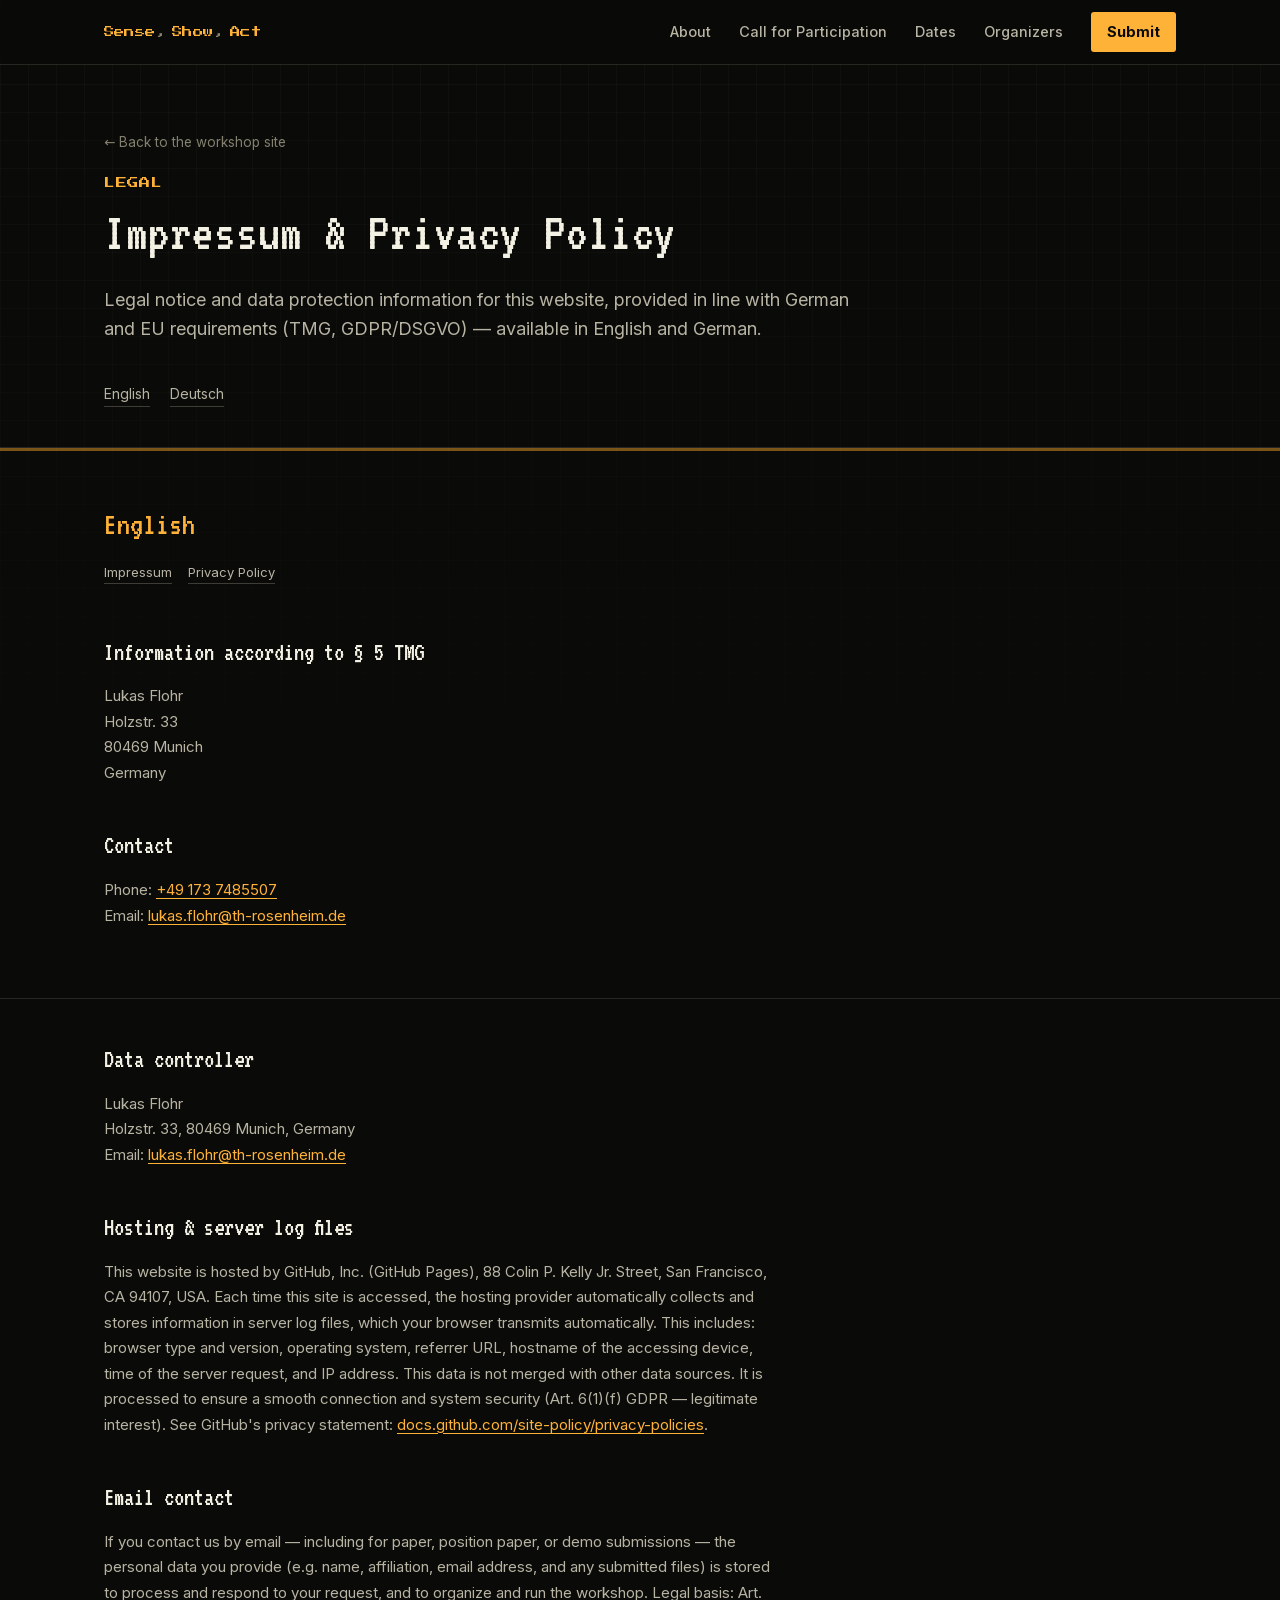
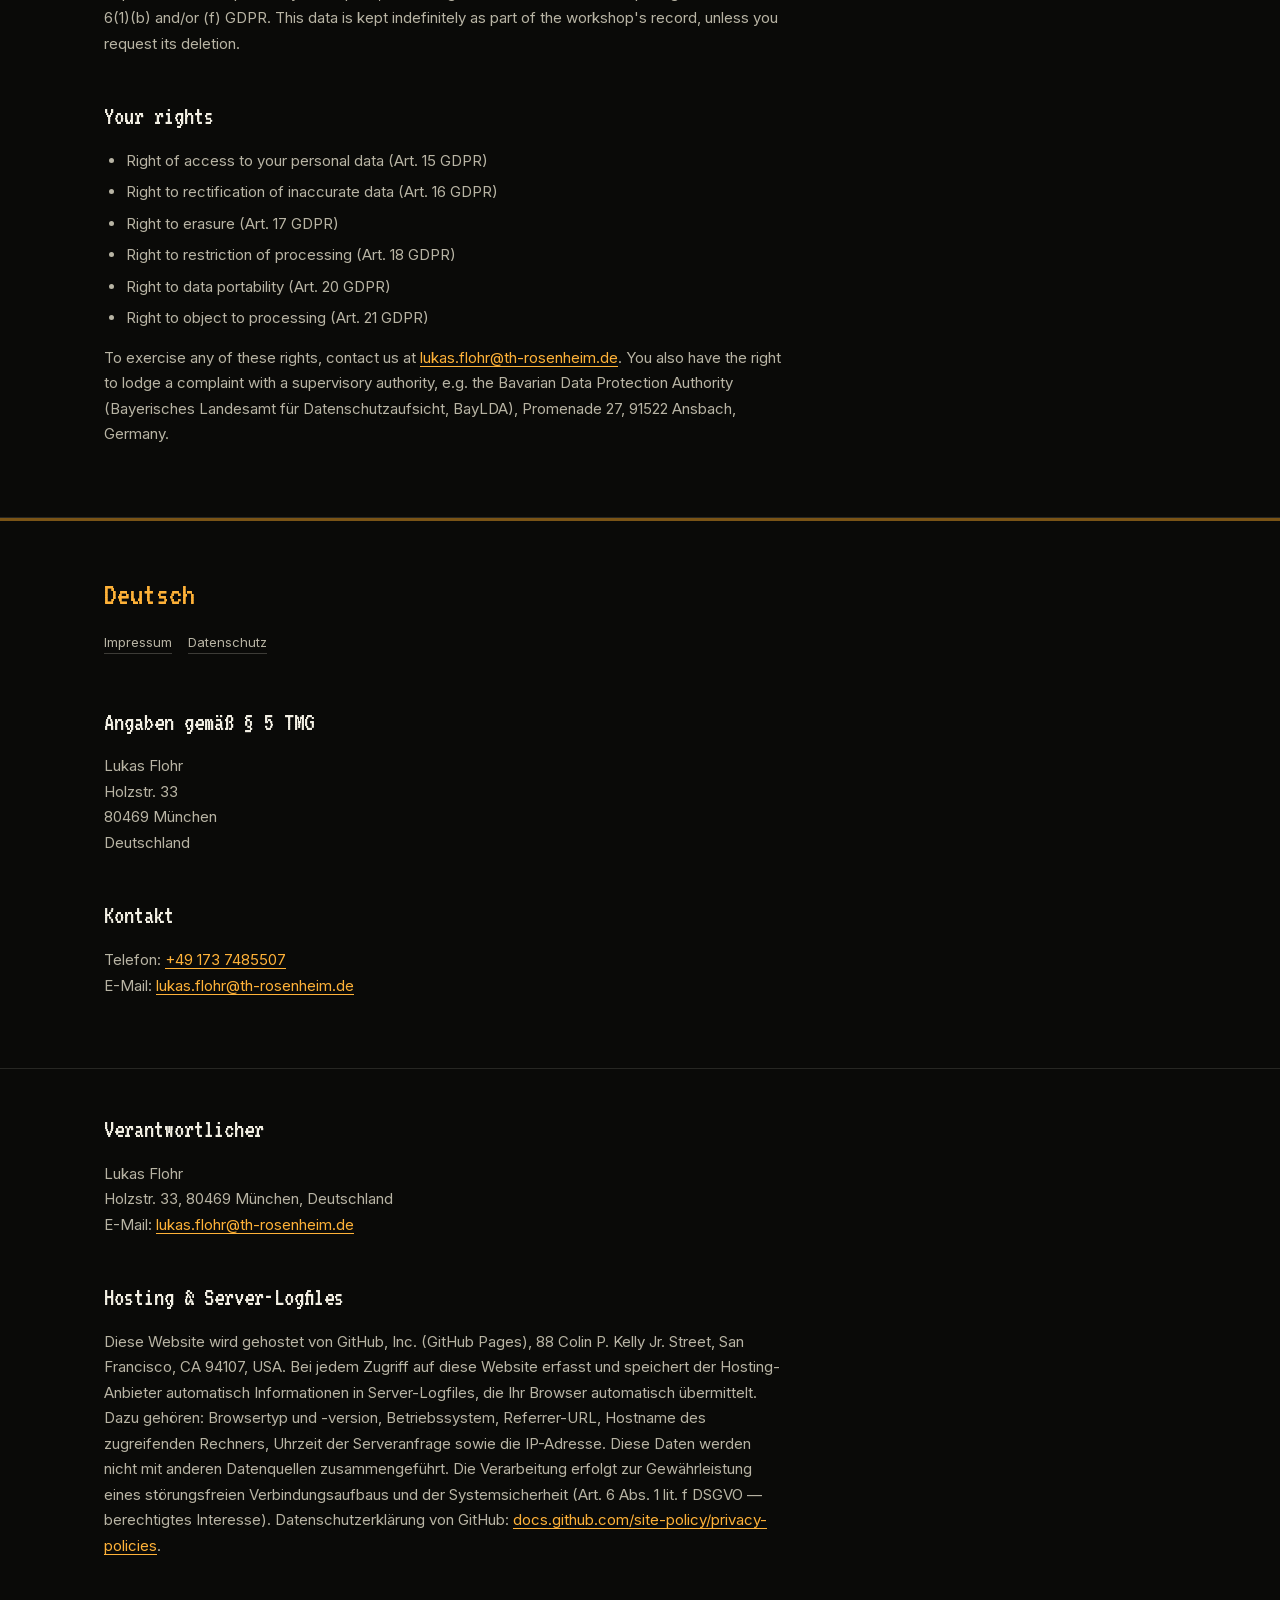
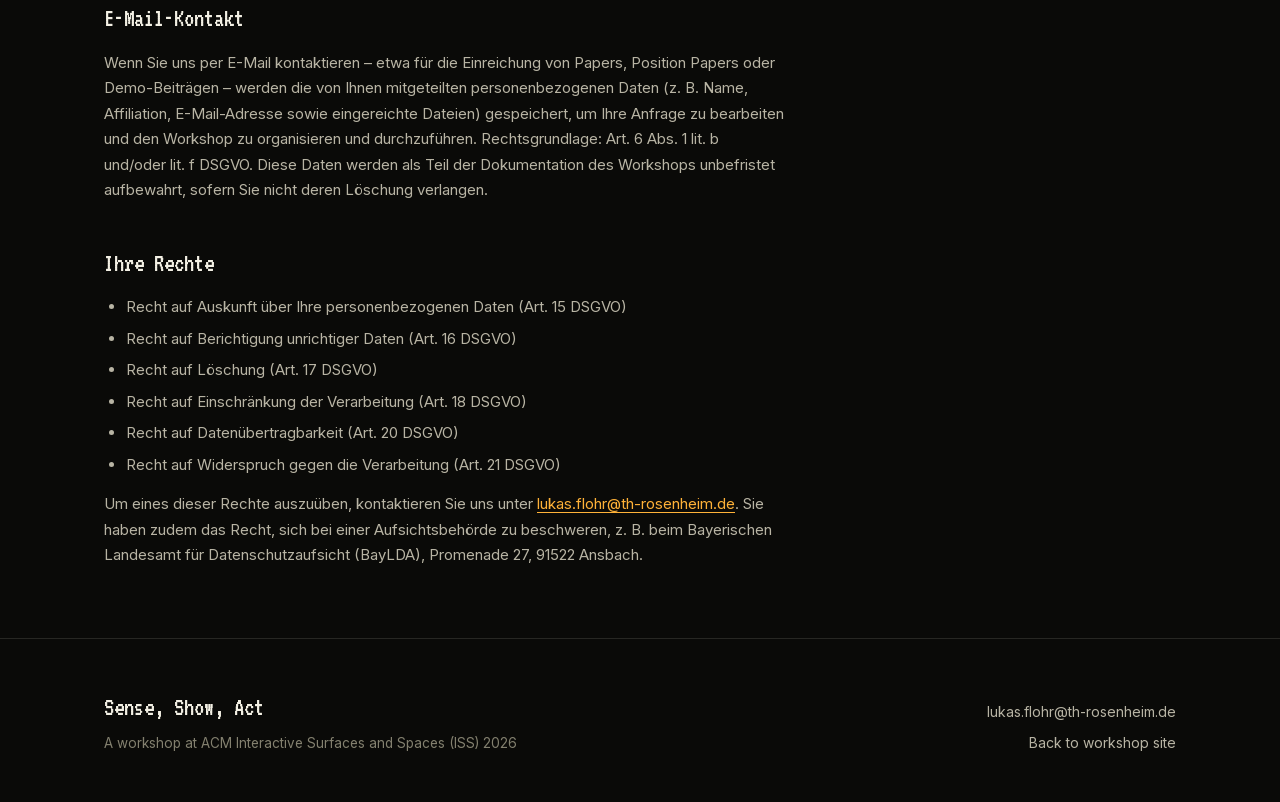
==== impressum.html @ 1254725c "Initial commit" ====
<!DOCTYPE html>
<html lang="en">
<head>
<meta charset="UTF-8">
<meta name="viewport" content="width=device-width, initial-scale=1.0">
<title>Impressum &amp; Privacy Policy — Sense, Show, Act</title>
<meta name="description" content="Legal notice (Impressum) and data privacy / protection information for the Sense, Show, Act workshop website.">
<meta name="robots" content="noindex">
<link rel="icon" href="data:image/svg+xml,<svg xmlns=%22http://www.w3.org/2000/svg%22 viewBox=%220 0 16 16%22><rect width=%2216%22 height=%2216%22 fill=%22%230a0a08%22/><rect x=%223%22 y=%223%22 width=%224%22 height=%224%22 fill=%22%23ffb238%22/><rect x=%229%22 y=%229%22 width=%224%22 height=%224%22 fill=%22%23ffb238%22/></svg>">
<link rel="stylesheet" href="fonts/fonts.css">
<link rel="stylesheet" href="styles.css">
</head>
<body>
<a class="skip-link" href="#main">Skip to content</a>

<header class="site-header">
  <div class="wrap header-inner">
    <a class="wordmark" href="index.html" aria-label="Sense, Show, Act — home">
      <span class="wordmark-px">Sense</span><span class="wordmark-dot">,</span>
      <span class="wordmark-px">Show</span><span class="wordmark-dot">,</span>
      <span class="wordmark-px">Act</span>
    </a>

    <button class="nav-toggle" id="navToggle" aria-expanded="false" aria-controls="primaryNav">
      <span class="nav-toggle-bar"></span>
      <span class="nav-toggle-bar"></span>
      <span class="nav-toggle-bar"></span>
      <span class="sr-only">Menu</span>
    </button>

    <nav class="primary-nav" id="primaryNav" aria-label="Primary">
      <a href="index.html#about">About</a>
      <a href="index.html#cfp">Call&nbsp;for&nbsp;Participation</a>
      <a href="index.html#dates">Dates</a>
      <a href="index.html#organizers">Organizers</a>
      <a class="nav-cta" href="index.html#cfp">Submit</a>
    </nav>
  </div>
</header>

<main id="main">

  <section class="legal-hero">
    <div class="wrap">
      <a class="legal-back" href="index.html">&larr; Back to the workshop site</a>
      <p class="eyebrow">Legal</p>
      <h1 class="section-title">Impressum &amp; Privacy Policy</h1>
      <p class="lede">Legal notice and data protection information for this website, provided in line with German and EU requirements (TMG, GDPR/DSGVO) &mdash; available in English and German.</p>
      <nav class="legal-jump" aria-label="Language">
        <a href="#lang-en">English</a>
        <a href="#lang-de">Deutsch</a>
      </nav>
    </div>
  </section>

  <!-- ============================================================ -->
  <!-- ENGLISH                                                       -->
  <!-- ============================================================ -->
  <section class="legal-lang" id="lang-en" lang="en">
    <div class="wrap">
      <p class="legal-lang-tag">English</p>
      <nav class="legal-jump legal-jump-sub" aria-label="Sections (English)">
        <a href="#impressum-en">Impressum</a>
        <a href="#privacy-en">Privacy Policy</a>
      </nav>
    </div>

    <!-- ---- Impressum (EN) ---- -->
    <div class="legal-section" id="impressum-en">
      <div class="wrap">
        <div class="legal-content">
          <h3>Information according to &sect; 5 TMG</h3>
          <address>
            <p>
              Lukas Flohr<br>
              Holzstr. 33<br>
              80469 Munich<br>
              Germany
            </p>
          </address>

          <h3>Contact</h3>
          <p>
            Phone: <a href="tel:+491737485507">+49 173 7485507</a><br>
            Email: <a href="mailto:lukas.flohr@th-rosenheim.de">lukas.flohr@th-rosenheim.de</a>
          </p>
        </div>
      </div>
    </div>

    <!-- ---- Privacy Policy (EN) ---- -->
    <div class="legal-section" id="privacy-en">
      <div class="wrap">
        <div class="legal-content">
          <h3>Data controller</h3>
          <p>
            Lukas Flohr<br>
            Holzstr. 33, 80469 Munich, Germany<br>
            Email: <a href="mailto:lukas.flohr@th-rosenheim.de">lukas.flohr@th-rosenheim.de</a>
          </p>

          <h3>Hosting &amp; server log files</h3>
          <p>This website is hosted by GitHub, Inc. (GitHub Pages), 88 Colin P. Kelly Jr. Street, San Francisco, CA 94107, USA. Each time this site is accessed, the hosting provider automatically collects and stores information in server log files, which your browser transmits automatically. This includes: browser type and version, operating system, referrer URL, hostname of the accessing device, time of the server request, and IP address. This data is not merged with other data sources. It is processed to ensure a smooth connection and system security (Art. 6(1)(f) GDPR &mdash; legitimate interest). See GitHub's privacy statement: <a href="https://docs.github.com/site-policy/privacy-policies/github-general-privacy-statement" target="_blank" rel="noopener">docs.github.com/site-policy/privacy-policies</a>.</p>

          <h3>Email contact</h3>
          <p>If you contact us by email &mdash; including for paper, position paper, or demo submissions &mdash; the personal data you provide (e.g. name, affiliation, email address, and any submitted files) is stored to process and respond to your request, and to organize and run the workshop. Legal basis: Art. 6(1)(b) and/or (f) GDPR. This data is kept indefinitely as part of the workshop's record, unless you request its deletion.</p>

          <h3>Your rights</h3>
          <ul>
            <li>Right of access to your personal data (Art. 15 GDPR)</li>
            <li>Right to rectification of inaccurate data (Art. 16 GDPR)</li>
            <li>Right to erasure (Art. 17 GDPR)</li>
            <li>Right to restriction of processing (Art. 18 GDPR)</li>
            <li>Right to data portability (Art. 20 GDPR)</li>
            <li>Right to object to processing (Art. 21 GDPR)</li>
          </ul>
          <p>To exercise any of these rights, contact us at <a href="mailto:lukas.flohr@th-rosenheim.de">lukas.flohr@th-rosenheim.de</a>. You also have the right to lodge a complaint with a supervisory authority, e.g. the Bavarian Data Protection Authority (Bayerisches Landesamt f&uuml;r Datenschutzaufsicht, BayLDA), Promenade 27, 91522 Ansbach, Germany.</p>
        </div>
      </div>
    </div>
  </section>

  <!-- ============================================================ -->
  <!-- DEUTSCH                                                       -->
  <!-- ============================================================ -->
  <section class="legal-lang" id="lang-de" lang="de">
    <div class="wrap">
      <p class="legal-lang-tag">Deutsch</p>
      <nav class="legal-jump legal-jump-sub" aria-label="Abschnitte (Deutsch)">
        <a href="#impressum-de">Impressum</a>
        <a href="#privacy-de">Datenschutz</a>
      </nav>
    </div>

    <!-- ---- Impressum (DE) ---- -->
    <div class="legal-section" id="impressum-de">
      <div class="wrap">
        <div class="legal-content">
          <h3>Angaben gem&auml;&szlig; &sect; 5 TMG</h3>
          <address>
            <p>
              Lukas Flohr<br>
              Holzstr. 33<br>
              80469 M&uuml;nchen<br>
              Deutschland
            </p>
          </address>

          <h3>Kontakt</h3>
          <p>
            Telefon: <a href="tel:+491737485507">+49 173 7485507</a><br>
            E-Mail: <a href="mailto:lukas.flohr@th-rosenheim.de">lukas.flohr@th-rosenheim.de</a>
          </p>
        </div>
      </div>
    </div>

    <!-- ---- Datenschutz (DE) ---- -->
    <div class="legal-section" id="privacy-de">
      <div class="wrap">
        <div class="legal-content">
          <h3>Verantwortlicher</h3>
          <p>
            Lukas Flohr<br>
            Holzstr. 33, 80469 M&uuml;nchen, Deutschland<br>
            E-Mail: <a href="mailto:lukas.flohr@th-rosenheim.de">lukas.flohr@th-rosenheim.de</a>
          </p>

          <h3>Hosting &amp; Server-Logfiles</h3>
          <p>Diese Website wird gehostet von GitHub, Inc. (GitHub Pages), 88 Colin P. Kelly Jr. Street, San Francisco, CA 94107, USA. Bei jedem Zugriff auf diese Website erfasst und speichert der Hosting-Anbieter automatisch Informationen in Server-Logfiles, die Ihr Browser automatisch &uuml;bermittelt. Dazu geh&ouml;ren: Browsertyp und -version, Betriebssystem, Referrer-URL, Hostname des zugreifenden Rechners, Uhrzeit der Serveranfrage sowie die IP-Adresse. Diese Daten werden nicht mit anderen Datenquellen zusammengef&uuml;hrt. Die Verarbeitung erfolgt zur Gew&auml;hrleistung eines st&ouml;rungsfreien Verbindungsaufbaus und der Systemsicherheit (Art. 6 Abs. 1 lit. f DSGVO &mdash; berechtigtes Interesse). Datenschutzerkl&auml;rung von GitHub: <a href="https://docs.github.com/site-policy/privacy-policies/github-general-privacy-statement" target="_blank" rel="noopener">docs.github.com/site-policy/privacy-policies</a>.</p>

          <h3>E-Mail-Kontakt</h3>
          <p>Wenn Sie uns per E-Mail kontaktieren &ndash; etwa f&uuml;r die Einreichung von Papers, Position Papers oder Demo-Beitr&auml;gen &ndash; werden die von Ihnen mitgeteilten personenbezogenen Daten (z. B. Name, Affiliation, E-Mail-Adresse sowie eingereichte Dateien) gespeichert, um Ihre Anfrage zu bearbeiten und den Workshop zu organisieren und durchzuf&uuml;hren. Rechtsgrundlage: Art. 6 Abs. 1 lit. b und/oder lit. f DSGVO. Diese Daten werden als Teil der Dokumentation des Workshops unbefristet aufbewahrt, sofern Sie nicht deren L&ouml;schung verlangen.</p>

          <h3>Ihre Rechte</h3>
          <ul>
            <li>Recht auf Auskunft &uuml;ber Ihre personenbezogenen Daten (Art. 15 DSGVO)</li>
            <li>Recht auf Berichtigung unrichtiger Daten (Art. 16 DSGVO)</li>
            <li>Recht auf L&ouml;schung (Art. 17 DSGVO)</li>
            <li>Recht auf Einschr&auml;nkung der Verarbeitung (Art. 18 DSGVO)</li>
            <li>Recht auf Daten&uuml;bertragbarkeit (Art. 20 DSGVO)</li>
            <li>Recht auf Widerspruch gegen die Verarbeitung (Art. 21 DSGVO)</li>
          </ul>
          <p>Um eines dieser Rechte auszu&uuml;ben, kontaktieren Sie uns unter <a href="mailto:lukas.flohr@th-rosenheim.de">lukas.flohr@th-rosenheim.de</a>. Sie haben zudem das Recht, sich bei einer Aufsichtsbeh&ouml;rde zu beschweren, z. B. beim Bayerischen Landesamt f&uuml;r Datenschutzaufsicht (BayLDA), Promenade 27, 91522 Ansbach.</p>
        </div>
      </div>
    </div>
  </section>

</main>

<footer class="site-footer">
  <div class="wrap footer-inner">
    <div class="footer-brand">
      <p class="footer-title">Sense, Show, Act</p>
      <p class="footer-sub">A workshop at ACM Interactive Surfaces and Spaces (ISS) 2026</p>
    </div>
    <div class="footer-contact">
      <a href="mailto:lukas.flohr@th-rosenheim.de">lukas.flohr@th-rosenheim.de</a>
      <a href="index.html">Back to workshop site</a>
    </div>
  </div>
</footer>

<script src="script.js"></script>
</body>
</html>
---- fonts/fonts.css ----
/* latin-ext */
@font-face {
  font-family: 'Inter';
  font-style: normal;
  font-weight: 400;
  font-display: swap;
  src: url(./UcC73FwrK3iLTeHuS_nVMrMxCp50SjIa25L7W0Q5n-wU.woff2) format('woff2');
  unicode-range: U+0100-02BA, U+02BD-02C5, U+02C7-02CC, U+02CE-02D7, U+02DD-02FF, U+0304, U+0308, U+0329, U+1D00-1DBF, U+1E00-1E9F, U+1EF2-1EFF, U+2020, U+20A0-20AB, U+20AD-20C0, U+2113, U+2C60-2C7F, U+A720-A7FF;
}
/* latin */
@font-face {
  font-family: 'Inter';
  font-style: normal;
  font-weight: 400;
  font-display: swap;
  src: url(./UcC73FwrK3iLTeHuS_nVMrMxCp50SjIa1ZL7W0Q5nw.woff2) format('woff2');
  unicode-range: U+0000-00FF, U+0131, U+0152-0153, U+02BB-02BC, U+02C6, U+02DA, U+02DC, U+0304, U+0308, U+0329, U+2000-206F, U+20AC, U+2122, U+2191, U+2193, U+2212, U+2215, U+FEFF, U+FFFD;
}
/* latin-ext */
@font-face {
  font-family: 'Inter';
  font-style: normal;
  font-weight: 500;
  font-display: swap;
  src: url(./UcC73FwrK3iLTeHuS_nVMrMxCp50SjIa25L7W0Q5n-wU.woff2) format('woff2');
  unicode-range: U+0100-02BA, U+02BD-02C5, U+02C7-02CC, U+02CE-02D7, U+02DD-02FF, U+0304, U+0308, U+0329, U+1D00-1DBF, U+1E00-1E9F, U+1EF2-1EFF, U+2020, U+20A0-20AB, U+20AD-20C0, U+2113, U+2C60-2C7F, U+A720-A7FF;
}
/* latin */
@font-face {
  font-family: 'Inter';
  font-style: normal;
  font-weight: 500;
  font-display: swap;
  src: url(./UcC73FwrK3iLTeHuS_nVMrMxCp50SjIa1ZL7W0Q5nw.woff2) format('woff2');
  unicode-range: U+0000-00FF, U+0131, U+0152-0153, U+02BB-02BC, U+02C6, U+02DA, U+02DC, U+0304, U+0308, U+0329, U+2000-206F, U+20AC, U+2122, U+2191, U+2193, U+2212, U+2215, U+FEFF, U+FFFD;
}
/* latin-ext */
@font-face {
  font-family: 'Inter';
  font-style: normal;
  font-weight: 600;
  font-display: swap;
  src: url(./UcC73FwrK3iLTeHuS_nVMrMxCp50SjIa25L7W0Q5n-wU.woff2) format('woff2');
  unicode-range: U+0100-02BA, U+02BD-02C5, U+02C7-02CC, U+02CE-02D7, U+02DD-02FF, U+0304, U+0308, U+0329, U+1D00-1DBF, U+1E00-1E9F, U+1EF2-1EFF, U+2020, U+20A0-20AB, U+20AD-20C0, U+2113, U+2C60-2C7F, U+A720-A7FF;
}
/* latin */
@font-face {
  font-family: 'Inter';
  font-style: normal;
  font-weight: 600;
  font-display: swap;
  src: url(./UcC73FwrK3iLTeHuS_nVMrMxCp50SjIa1ZL7W0Q5nw.woff2) format('woff2');
  unicode-range: U+0000-00FF, U+0131, U+0152-0153, U+02BB-02BC, U+02C6, U+02DA, U+02DC, U+0304, U+0308, U+0329, U+2000-206F, U+20AC, U+2122, U+2191, U+2193, U+2212, U+2215, U+FEFF, U+FFFD;
}
/* latin-ext */
@font-face {
  font-family: 'Inter';
  font-style: normal;
  font-weight: 700;
  font-display: swap;
  src: url(./UcC73FwrK3iLTeHuS_nVMrMxCp50SjIa25L7W0Q5n-wU.woff2) format('woff2');
  unicode-range: U+0100-02BA, U+02BD-02C5, U+02C7-02CC, U+02CE-02D7, U+02DD-02FF, U+0304, U+0308, U+0329, U+1D00-1DBF, U+1E00-1E9F, U+1EF2-1EFF, U+2020, U+20A0-20AB, U+20AD-20C0, U+2113, U+2C60-2C7F, U+A720-A7FF;
}
/* latin */
@font-face {
  font-family: 'Inter';
  font-style: normal;
  font-weight: 700;
  font-display: swap;
  src: url(./UcC73FwrK3iLTeHuS_nVMrMxCp50SjIa1ZL7W0Q5nw.woff2) format('woff2');
  unicode-range: U+0000-00FF, U+0131, U+0152-0153, U+02BB-02BC, U+02C6, U+02DA, U+02DC, U+0304, U+0308, U+0329, U+2000-206F, U+20AC, U+2122, U+2191, U+2193, U+2212, U+2215, U+FEFF, U+FFFD;
}
/* latin-ext */
@font-face {
  font-family: 'Inter';
  font-style: normal;
  font-weight: 800;
  font-display: swap;
  src: url(./UcC73FwrK3iLTeHuS_nVMrMxCp50SjIa25L7W0Q5n-wU.woff2) format('woff2');
  unicode-range: U+0100-02BA, U+02BD-02C5, U+02C7-02CC, U+02CE-02D7, U+02DD-02FF, U+0304, U+0308, U+0329, U+1D00-1DBF, U+1E00-1E9F, U+1EF2-1EFF, U+2020, U+20A0-20AB, U+20AD-20C0, U+2113, U+2C60-2C7F, U+A720-A7FF;
}
/* latin */
@font-face {
  font-family: 'Inter';
  font-style: normal;
  font-weight: 800;
  font-display: swap;
  src: url(./UcC73FwrK3iLTeHuS_nVMrMxCp50SjIa1ZL7W0Q5nw.woff2) format('woff2');
  unicode-range: U+0000-00FF, U+0131, U+0152-0153, U+02BB-02BC, U+02C6, U+02DA, U+02DC, U+0304, U+0308, U+0329, U+2000-206F, U+20AC, U+2122, U+2191, U+2193, U+2212, U+2215, U+FEFF, U+FFFD;
}
/* latin-ext */
@font-face {
  font-family: 'Press Start 2P';
  font-style: normal;
  font-weight: 400;
  font-display: swap;
  src: url(./e3t4euO8T-267oIAQAu6jDQyK3nbivNm4I81PZQ.woff2) format('woff2');
  unicode-range: U+0100-02BA, U+02BD-02C5, U+02C7-02CC, U+02CE-02D7, U+02DD-02FF, U+0304, U+0308, U+0329, U+1D00-1DBF, U+1E00-1E9F, U+1EF2-1EFF, U+2020, U+20A0-20AB, U+20AD-20C0, U+2113, U+2C60-2C7F, U+A720-A7FF;
}
/* latin */
@font-face {
  font-family: 'Press Start 2P';
  font-style: normal;
  font-weight: 400;
  font-display: swap;
  src: url(./e3t4euO8T-267oIAQAu6jDQyK3nVivNm4I81.woff2) format('woff2');
  unicode-range: U+0000-00FF, U+0131, U+0152-0153, U+02BB-02BC, U+02C6, U+02DA, U+02DC, U+0304, U+0308, U+0329, U+2000-206F, U+20AC, U+2122, U+2191, U+2193, U+2212, U+2215, U+FEFF, U+FFFD;
}
/* latin-ext */
@font-face {
  font-family: 'VT323';
  font-style: normal;
  font-weight: 400;
  font-display: swap;
  src: url(./pxiKyp0ihIEF2isRFJXUdVNFKPY.woff2) format('woff2');
  unicode-range: U+0100-02BA, U+02BD-02C5, U+02C7-02CC, U+02CE-02D7, U+02DD-02FF, U+0304, U+0308, U+0329, U+1D00-1DBF, U+1E00-1E9F, U+1EF2-1EFF, U+2020, U+20A0-20AB, U+20AD-20C0, U+2113, U+2C60-2C7F, U+A720-A7FF;
}
/* latin */
@font-face {
  font-family: 'VT323';
  font-style: normal;
  font-weight: 400;
  font-display: swap;
  src: url(./pxiKyp0ihIEF2isfFJXUdVNF.woff2) format('woff2');
  unicode-range: U+0000-00FF, U+0131, U+0152-0153, U+02BB-02BC, U+02C6, U+02DA, U+02DC, U+0304, U+0308, U+0329, U+2000-206F, U+20AC, U+2122, U+2191, U+2193, U+2212, U+2215, U+FEFF, U+FFFD;
}
---- styles.css ----
/* ============================================================
   Sense, Show, Act — ACM ISS 2026 Workshop
   Terminal-minimal theme: near-black base, amber accent,
   pixel-grid texture, VT323 / Press Start 2P display type.
   ============================================================ */

:root {
  --bg: #0a0a08;
  --bg-alt: #121309;
  --panel: #16170f;
  --panel-2: #1c1d13;
  --border: rgba(244, 240, 224, 0.12);
  --border-strong: rgba(244, 240, 224, 0.22);

  --fg: #f3f0e4;
  --fg-muted: #b8b4a4;
  --fg-faint: #83806f;

  --accent: #ffb238;
  --accent-soft: #7a5416;
  --accent-contrast: #0a0a08;
  --accent-contrast-muted: #3a2c0f;

  --font-display: 'VT323', ui-monospace, monospace;
  --font-pixel: 'Press Start 2P', ui-monospace, monospace;
  --font-body: 'Inter', system-ui, -apple-system, 'Segoe UI', sans-serif;

  --wrap: 1120px;
  --radius: 3px;
}

/* ---------- Reset ---------- */
*, *::before, *::after { box-sizing: border-box; }
html { scroll-behavior: smooth; }
@media (prefers-reduced-motion: reduce) {
  html { scroll-behavior: auto; }
  * { animation-duration: 0.01ms !important; transition-duration: 0.01ms !important; }
}

body {
  margin: 0;
  background: var(--bg);
  color: var(--fg);
  font-family: var(--font-body);
  font-size: 16px;
  line-height: 1.6;
  -webkit-font-smoothing: antialiased;
}

/* pixel-grid + scanline texture, fixed behind content */
body::before {
  content: "";
  position: fixed;
  inset: 0;
  z-index: 0;
  pointer-events: none;
  background-image:
    linear-gradient(rgba(244, 240, 224, 0.035) 1px, transparent 1px),
    linear-gradient(90deg, rgba(244, 240, 224, 0.035) 1px, transparent 1px);
  background-size: 28px 28px;
  mask-image: linear-gradient(to bottom, rgba(0,0,0,0.9), rgba(0,0,0,0.35) 60%, transparent 100%);
}

img { max-width: 100%; display: block; }
h1, h2, h3, h4 { margin: 0; }
p { margin: 0; }
ul, ol { margin: 0; padding: 0; list-style: none; }
a { color: inherit; text-decoration: none; }
button { font: inherit; color: inherit; background: none; border: 0; cursor: pointer; }
code { font-family: var(--font-display); }

.sr-only {
  position: absolute;
  width: 1px; height: 1px;
  padding: 0; margin: -1px;
  overflow: hidden;
  clip: rect(0,0,0,0);
  white-space: nowrap;
  border: 0;
}

.skip-link {
  position: absolute;
  left: 1rem; top: -3rem;
  background: var(--accent);
  color: var(--accent-contrast);
  padding: 0.6rem 1rem;
  border-radius: var(--radius);
  font-weight: 700;
  z-index: 100;
  transition: top 0.15s ease;
}
.skip-link:focus { top: 1rem; }

:focus-visible {
  outline: 2px solid var(--accent);
  outline-offset: 3px;
}

.wrap {
  max-width: var(--wrap);
  margin: 0 auto;
  padding: 0 24px;
  position: relative;
  z-index: 1;
}

/* ---------- Eyebrow / labels ---------- */
.eyebrow {
  font-family: var(--font-pixel);
  font-size: 11px;
  letter-spacing: 0.06em;
  text-transform: uppercase;
  color: var(--accent);
  margin-bottom: 14px;
}
.eyebrow-invert { color: var(--accent-contrast); }

/* ---------- Header / Nav ---------- */
.site-header {
  position: sticky;
  top: 0;
  z-index: 50;
  background: rgba(10, 10, 8, 0.86);
  backdrop-filter: blur(8px);
  border-bottom: 1px solid var(--border);
}

.header-inner {
  display: flex;
  align-items: center;
  justify-content: space-between;
  height: 64px;
}

.wordmark {
  display: inline-flex;
  align-items: baseline;
  gap: 0 5px;
  font-family: var(--font-pixel);
  font-size: clamp(8px, 2.4vw, 10px);
  letter-spacing: 0.02em;
  color: var(--fg);
  white-space: nowrap;
  flex: none;
}
.wordmark-px { color: var(--accent); }
.wordmark-dot { color: var(--fg-faint); margin-left: -3px; }

.primary-nav {
  display: flex;
  align-items: center;
  gap: 28px;
  font-size: 14.5px;
  font-weight: 500;
}

.primary-nav a { color: var(--fg-muted); transition: color 0.15s ease; }
.primary-nav a:hover, .primary-nav a:focus-visible { color: var(--fg); }

.nav-cta {
  color: var(--accent-contrast) !important;
  background: var(--accent);
  padding: 8px 16px;
  border-radius: var(--radius);
  font-weight: 700;
}
.nav-cta:hover, .nav-cta:focus-visible {
  background: #ffc25c;
  color: var(--accent-contrast) !important;
}

.nav-toggle {
  display: none;
  flex-direction: column;
  justify-content: center;
  gap: 5px;
  width: 40px; height: 40px;
  border: 1px solid var(--border);
  border-radius: var(--radius);
}
.nav-toggle-bar {
  width: 18px; height: 2px;
  background: var(--fg);
  margin: 0 auto;
}

/* ---------- Buttons ---------- */
.btn {
  display: inline-flex;
  align-items: center;
  justify-content: center;
  padding: 13px 22px;
  border-radius: var(--radius);
  font-weight: 700;
  font-size: 15px;
  border: 1px solid transparent;
  transition: transform 0.12s ease, background 0.15s ease, border-color 0.15s ease;
}
.btn:hover { transform: translateY(-1px); }

.btn-primary {
  background: var(--accent);
  color: var(--accent-contrast);
}
.btn-primary:hover, .btn-primary:focus-visible { background: #ffc25c; }

.btn-ghost {
  border-color: var(--border-strong);
  color: var(--fg);
}
.btn-ghost:hover, .btn-ghost:focus-visible { border-color: var(--accent); color: var(--accent); }

/* ---------- Hero ---------- */
.hero {
  position: relative;
  overflow: hidden;
  padding: 96px 0 88px;
  border-bottom: 1px solid var(--border);
}

.hero-photo {
  position: absolute;
  inset: 0;
  z-index: 0;
  pointer-events: none;
  mask-image: radial-gradient(ellipse 90% 70% at 100% 100%, black 0%, black 35%, transparent 72%);
  -webkit-mask-image: radial-gradient(ellipse 90% 70% at 100% 100%, black 0%, black 35%, transparent 72%);
}
.hero-photo img {
  width: 100%;
  height: 100%;
  object-fit: contain;
  object-position: 100% 100%;
  filter: grayscale(0.2) sepia(0.45) saturate(2) hue-rotate(-14deg) brightness(0.8) contrast(1.1);
  opacity: 0.45;
}

@media (min-width: 860px) {
  .hero-photo {
    mask-image: linear-gradient(100deg, transparent 0%, transparent 18%, rgba(0, 0, 0, 0.55) 42%, black 62%);
    -webkit-mask-image: linear-gradient(100deg, transparent 0%, transparent 18%, rgba(0, 0, 0, 0.55) 42%, black 62%);
  }
  .hero-photo img {
    object-position: 88% 48%;
    opacity: 0.5;
  }
}

.hero-title {
  font-family: var(--font-display);
  font-weight: 400;
  font-size: clamp(56px, 11vw, 116px);
  line-height: 0.98;
  color: var(--fg);
  margin: 0 0 18px;
  letter-spacing: 0.01em;
}

.hero-subtitle {
  font-size: clamp(18px, 2.6vw, 24px);
  font-weight: 500;
  color: var(--fg-muted);
  max-width: 46ch;
  margin-bottom: 22px;
}

.hero-meta {
  font-size: 14.5px;
  color: var(--fg-faint);
  margin-bottom: 40px;
}

.placeholder-inline {
  display: inline-block;
  color: var(--accent);
  border: 1px dashed var(--accent-soft);
  padding: 1px 6px;
  border-radius: var(--radius);
  overflow-wrap: anywhere;
  word-break: break-word;
  max-width: 100%;
}

.hero-cta {
  display: flex;
  flex-wrap: wrap;
  gap: 14px;
}

/* ---------- Section shell ---------- */
.section {
  padding: 88px 0;
  border-bottom: 1px solid var(--border);
}

.section-title {
  font-family: var(--font-display);
  font-weight: 400;
  font-size: clamp(36px, 5.5vw, 54px);
  line-height: 1.05;
  margin-bottom: 24px;
}

.lede {
  font-size: 18px;
  color: var(--fg-muted);
  max-width: 68ch;
  margin-bottom: 40px;
}
.lede-tight { margin-top: 40px; margin-bottom: 0; max-width: 62ch; }
.lede em { color: var(--fg); font-style: normal; font-weight: 600; }

/* ---------- Loop graphic ---------- */
.loop-block {
  display: grid;
  grid-template-columns: minmax(280px, 460px) 1fr;
  gap: 48px;
  align-items: center;
  background: var(--panel);
  border: 1px solid var(--border);
  border-radius: var(--radius);
  padding: 32px;
  margin-bottom: 24px;
}

.loop-graphic img { width: 100%; height: auto; display: block; }

.loop-legend { display: flex; flex-direction: column; gap: 20px; }
.loop-legend li {
  font-size: 15.5px;
  color: var(--fg-muted);
  line-height: 1.55;
  padding-left: 16px;
  border-left: 2px solid var(--accent-soft);
}
.loop-key {
  display: block;
  font-family: var(--font-pixel);
  font-size: 11px;
  letter-spacing: 0.05em;
  color: var(--accent);
  margin-bottom: 6px;
}

/* ---------- Topic chips ---------- */
.topic-chips { margin-top: 32px; }
.topic-chips-label {
  font-size: 13.5px;
  color: var(--fg-faint);
  margin-bottom: 12px;
}
.chip-list {
  display: flex;
  flex-wrap: wrap;
  gap: 10px;
}
.chip-list li {
  font-size: 13.5px;
  color: var(--fg-muted);
  border: 1px solid var(--border-strong);
  border-radius: var(--radius);
  padding: 6px 12px;
}

/* ---------- Prototype figure ---------- */
.prototype-figure {
  margin: 48px 0 0;
  border: 1px solid var(--border);
  border-radius: var(--radius);
  overflow: hidden;
  background: var(--panel);
  max-width: 720px;
}
.prototype-figure img { width: 100%; height: auto; }
.prototype-figure figcaption {
  padding: 16px 20px;
  font-size: 14px;
  color: var(--fg-faint);
  border-top: 1px solid var(--border);
}

/* ---------- Goals ---------- */
.goals { margin-top: 56px; }
.goals-title {
  font-family: var(--font-pixel);
  font-size: 13px;
  letter-spacing: 0.05em;
  text-transform: uppercase;
  color: var(--fg-muted);
  margin-bottom: 22px;
}
.goals-list {
  display: grid;
  grid-template-columns: repeat(2, 1fr);
  gap: 18px;
}
.goals-list li {
  counter-increment: goal;
  position: relative;
  padding: 20px 20px 20px 54px;
  background: var(--panel);
  border: 1px solid var(--border);
  border-radius: var(--radius);
  font-size: 15.5px;
  color: var(--fg);
}
.goals-list { counter-reset: goal; }
.goals-list li::before {
  content: counter(goal);
  position: absolute;
  left: 18px; top: 18px;
  font-family: var(--font-display);
  font-size: 22px;
  color: var(--accent);
  line-height: 1;
}

/* ---------- CfP (focal, inverted) ---------- */
.cfp {
  background: var(--accent);
  color: var(--accent-contrast);
  border-bottom: 1px solid var(--accent-soft);
  position: relative;
}
.cfp::before {
  content: "";
  position: absolute;
  inset: 0;
  background-image: repeating-linear-gradient(
    to bottom,
    rgba(10,10,8,0.05) 0,
    rgba(10,10,8,0.05) 1px,
    transparent 1px,
    transparent 4px
  );
  pointer-events: none;
}

.cfp-title { color: var(--accent-contrast); }
.cfp-lede { color: var(--accent-contrast-muted); max-width: 62ch; }

.cfp-cards {
  display: grid;
  grid-template-columns: repeat(3, 1fr);
  gap: 18px;
  margin-bottom: 40px;
}
.cfp-card {
  background: rgba(10, 10, 8, 0.08);
  border: 1.5px solid rgba(10, 10, 8, 0.35);
  border-radius: var(--radius);
  padding: 22px;
}
.cfp-card-kicker {
  font-family: var(--font-pixel);
  font-size: 10px;
  letter-spacing: 0.06em;
  text-transform: uppercase;
  color: var(--accent-contrast-muted);
  margin-bottom: 12px;
}


.cfp-card h3 {
  font-size: 19px;
  font-weight: 800;
  margin-bottom: 10px;
}
.cfp-card p { font-size: 15px; color: var(--accent-contrast-muted); }

p.cfp-card-kicker {
  font-size: 10px;
}


.cfp-submit {
  display: flex;
  flex-wrap: wrap;
  align-items: center;
  gap: 18px;
  background: rgba(10,10,8,0.08);
  border: 1.5px solid rgba(10,10,8,0.35);
  border-radius: var(--radius);
  padding: 22px 24px;
  margin-bottom: 32px;
}
.cfp-submit-label {
  font-family: var(--font-pixel);
  font-size: 10px;
  letter-spacing: 0.06em;
  text-transform: uppercase;
  color: var(--accent-contrast-muted);
  margin-bottom: 6px;
}
.cfp-submit-text p:last-child { font-weight: 600; }

.email-chip {
  display: flex;
  align-items: center;
  gap: 12px;
  background: var(--bg);
  color: var(--fg);
  border: 1px dashed var(--fg-faint);
  border-radius: var(--radius);
  padding: 10px 14px;
  font-size: 16px;
  margin-left: auto;
  transition: border-color 0.15s ease;
}
.email-chip:hover, .email-chip:focus-visible { border-color: var(--accent); }
.email-chip code { color: var(--accent); font-size: 18px; }
.email-chip-action {
  font-family: var(--font-body);
  font-weight: 700;
  font-size: 12px;
  letter-spacing: 0.04em;
  text-transform: uppercase;
  color: var(--fg-faint);
  border-left: 1px solid var(--border);
  padding-left: 12px;
}

.cfp-footer {
  display: flex;
  flex-wrap: wrap;
  align-items: center;
  gap: 24px;
}
.deadline-badge {
  display: flex;
  flex-direction: column;
  background: var(--bg);
  color: var(--fg);
  border-radius: var(--radius);
  padding: 14px 22px;
  flex: none;
}
.deadline-badge-label {
  font-family: var(--font-pixel);
  font-size: 9.5px;
  letter-spacing: 0.05em;
  text-transform: uppercase;
  color: var(--accent);
  margin-bottom: 6px;
}
.deadline-badge-date {
  font-family: var(--font-display);
  font-size: 28px;
  line-height: 1;
}
.cfp-note {
  font-size: 14px;
  color: var(--accent-contrast-muted);
  max-width: 46ch;
}

/* ---------- Dates / Timeline ---------- */
.timeline {
  display: flex;
  flex-direction: column;
  border-top: 1px solid var(--border);
}
.timeline-item {
  display: flex;
  align-items: baseline;
  gap: 28px;
  padding: 18px 4px;
  border-bottom: 1px solid var(--border);
}
.timeline-date {
  font-family: var(--font-display);
  font-size: 22px;
  color: var(--fg-muted);
  width: 150px;
  flex: none;
}
.timeline-milestone {
  font-size: 16px;
  color: var(--fg);
}
.timeline-item-highlight {
  background: var(--panel);
  border-left: 3px solid var(--accent);
  border-bottom-color: var(--border-strong);
  padding-left: 18px;
  margin: -1px -18px;
}
.timeline-item-highlight .timeline-date { color: var(--accent); font-size: 26px; }
.timeline-item-highlight .timeline-milestone { font-weight: 700; }

/* ---------- Format strip ---------- */
.format-strip {
  background: var(--bg-alt);
  border-bottom: 1px solid var(--border);
  padding: 32px 0;
}
.format-strip-inner {
  display: grid;
  grid-template-columns: repeat(3, 1fr);
  gap: 20px;
}
.format-item {
  display: flex;
  align-items: center;
  gap: 12px;
  font-size: 14.5px;
  color: var(--fg-muted);
}
.format-icon {
  color: var(--accent);
  font-size: 14px;
  flex: none;
}

/* ---------- Organizers ---------- */
.organizer-grid {
  display: grid;
  grid-template-columns: repeat(3, 1fr);
  gap: 16px;
}
.organizer-card {
  padding: 20px;
  background: var(--panel);
  border: 1px solid var(--border);
  border-radius: var(--radius);
  border-top: 2px solid var(--accent-soft);
}
.organizer-name { font-weight: 700; font-size: 16px; margin-bottom: 6px; }
.organizer-affil { font-size: 13.5px; color: var(--fg-faint); }

/* ---------- Footer ---------- */
.site-footer { padding: 48px 0; }
.footer-inner {
  display: flex;
  flex-wrap: wrap;
  justify-content: space-between;
  align-items: flex-end;
  gap: 24px;
}
.footer-title {
  font-family: var(--font-display);
  font-size: 26px;
  color: var(--fg);
}
.footer-sub { font-size: 13.5px; color: var(--fg-faint); margin-top: 4px; }
.footer-contact { display: flex; flex-direction: column; gap: 8px; align-items: flex-end; text-align: right; }
.footer-contact a { font-size: 14px; color: var(--fg-muted); }
.footer-contact a:hover, .footer-contact a:focus-visible { color: var(--accent); }

.footer-legal { font-size: 13px; color: var(--fg-faint); margin-top: 10px; }
.footer-legal a { color: var(--fg-faint); text-decoration: underline; text-underline-offset: 3px; }
.footer-legal a:hover, .footer-legal a:focus-visible { color: var(--accent); }

/* ---------- Legal page (Impressum / Privacy) ---------- */
.legal-hero {
  padding: 64px 0 40px;
  border-bottom: 1px solid var(--border);
}
.legal-back {
  display: inline-block;
  font-size: 13.5px;
  color: var(--fg-faint);
  margin-bottom: 20px;
}
.legal-back:hover, .legal-back:focus-visible { color: var(--accent); }

.legal-jump {
  display: flex;
  gap: 20px;
  margin-top: 24px;
}
.legal-jump a {
  font-size: 14px;
  color: var(--fg-muted);
  border-bottom: 1px solid var(--border-strong);
}
.legal-jump a:hover, .legal-jump a:focus-visible { color: var(--accent); border-color: var(--accent); }

.legal-lang { border-top: 3px solid var(--accent-soft); }
.legal-lang > .wrap { padding-top: 48px; padding-bottom: 8px; }
.legal-lang-tag {
  font-family: var(--font-display);
  font-size: 32px;
  color: var(--accent);
  margin-bottom: 4px;
}
.legal-jump-sub { margin-top: 12px; gap: 16px; }
.legal-jump-sub a { font-size: 13px; }

.legal-section { padding: 40px 0 56px; border-bottom: 1px solid var(--border); }
.legal-content { max-width: 68ch; }
.legal-content h3 {
  font-family: var(--font-display);
  font-weight: 400;
  font-size: 26px;
  color: var(--fg);
  margin: 40px 0 10px;
}
.legal-content h3:first-child { margin-top: 0; }
.legal-content p {
  font-size: 15px;
  line-height: 1.7;
  color: var(--fg-muted);
  margin-bottom: 14px;
}
.legal-content address { font-style: normal; }
.legal-content a { color: var(--accent); text-decoration: underline; text-underline-offset: 3px; }
.legal-content strong { color: var(--fg); font-weight: 600; }
.legal-content ul { list-style: disc; padding-left: 22px; margin-bottom: 14px; }
.legal-content li { font-size: 15px; line-height: 1.7; color: var(--fg-muted); margin-bottom: 6px; }
.legal-note {
  font-size: 13.5px;
  color: var(--fg-faint);
  border-left: 2px solid var(--accent-soft);
  padding-left: 14px;
  margin: 24px 0;
}

/* ---------- Responsive ---------- */
@media (max-width: 860px) {
  .loop-block { grid-template-columns: 1fr; }
  .goals-list { grid-template-columns: 1fr; }
  .cfp-cards { grid-template-columns: 1fr; }
  .organizer-grid { grid-template-columns: repeat(2, 1fr); }
  .format-strip-inner { grid-template-columns: 1fr; }
}

@media (max-width: 720px) {
  .primary-nav {
    position: absolute;
    top: 64px; left: 0; right: 0;
    background: var(--bg);
    border-bottom: 1px solid var(--border);
    flex-direction: column;
    align-items: stretch;
    gap: 0;
    padding: 8px 24px 20px;
    display: none;
  }
  .primary-nav.is-open { display: flex; }
  .primary-nav a { padding: 12px 0; border-bottom: 1px solid var(--border); }
  .primary-nav a:last-child { border-bottom: none; }
  .nav-cta { text-align: center; margin-top: 12px; }
  .nav-toggle { display: flex; }

  .hero { padding: 64px 0 56px; }
  .section { padding: 64px 0; }

  .email-chip { margin-left: 0; width: 100%; }
  .email-chip code { word-break: break-all; }
  .cfp-submit { flex-direction: column; align-items: stretch; }

  .organizer-grid { grid-template-columns: 1fr; }

  .timeline-item { flex-direction: column; gap: 4px; }
  .timeline-date { width: auto; }

  .footer-inner { flex-direction: column; align-items: flex-start; }
  .footer-contact { align-items: flex-start; text-align: left; }
}
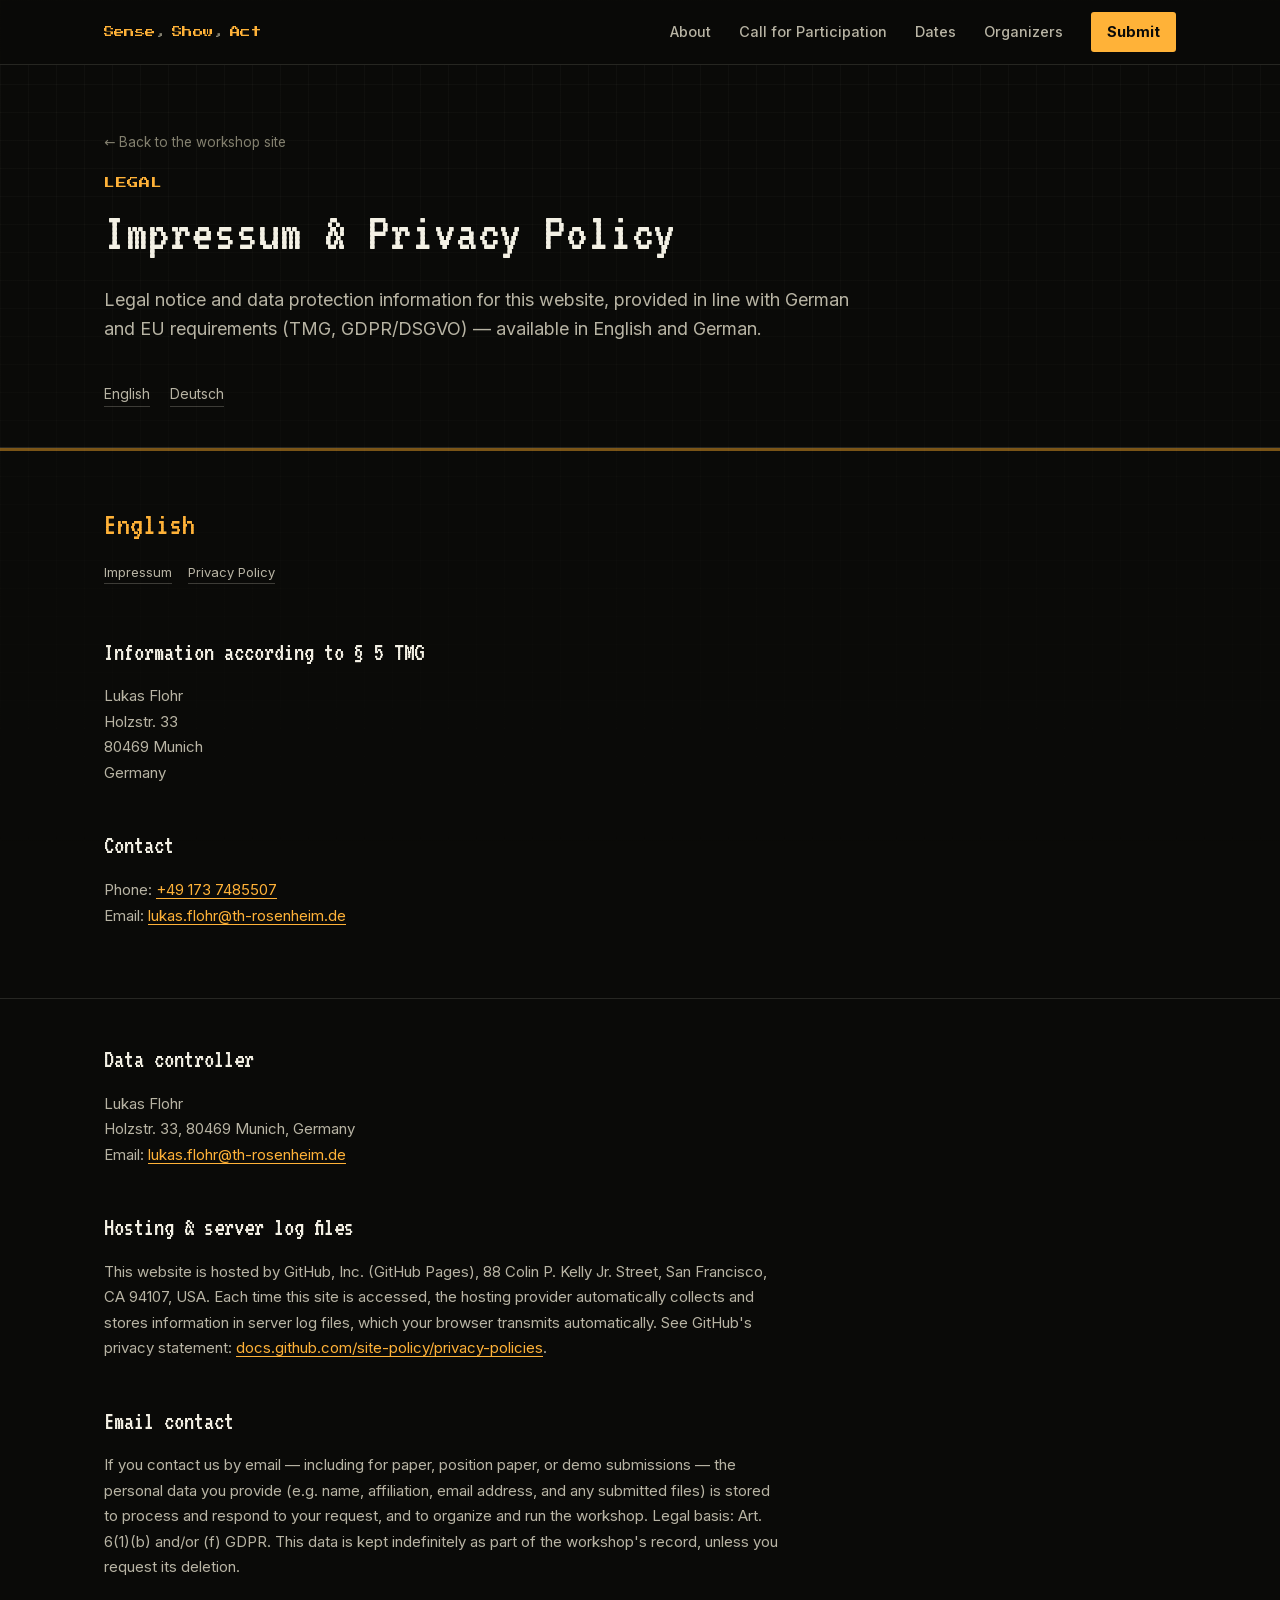
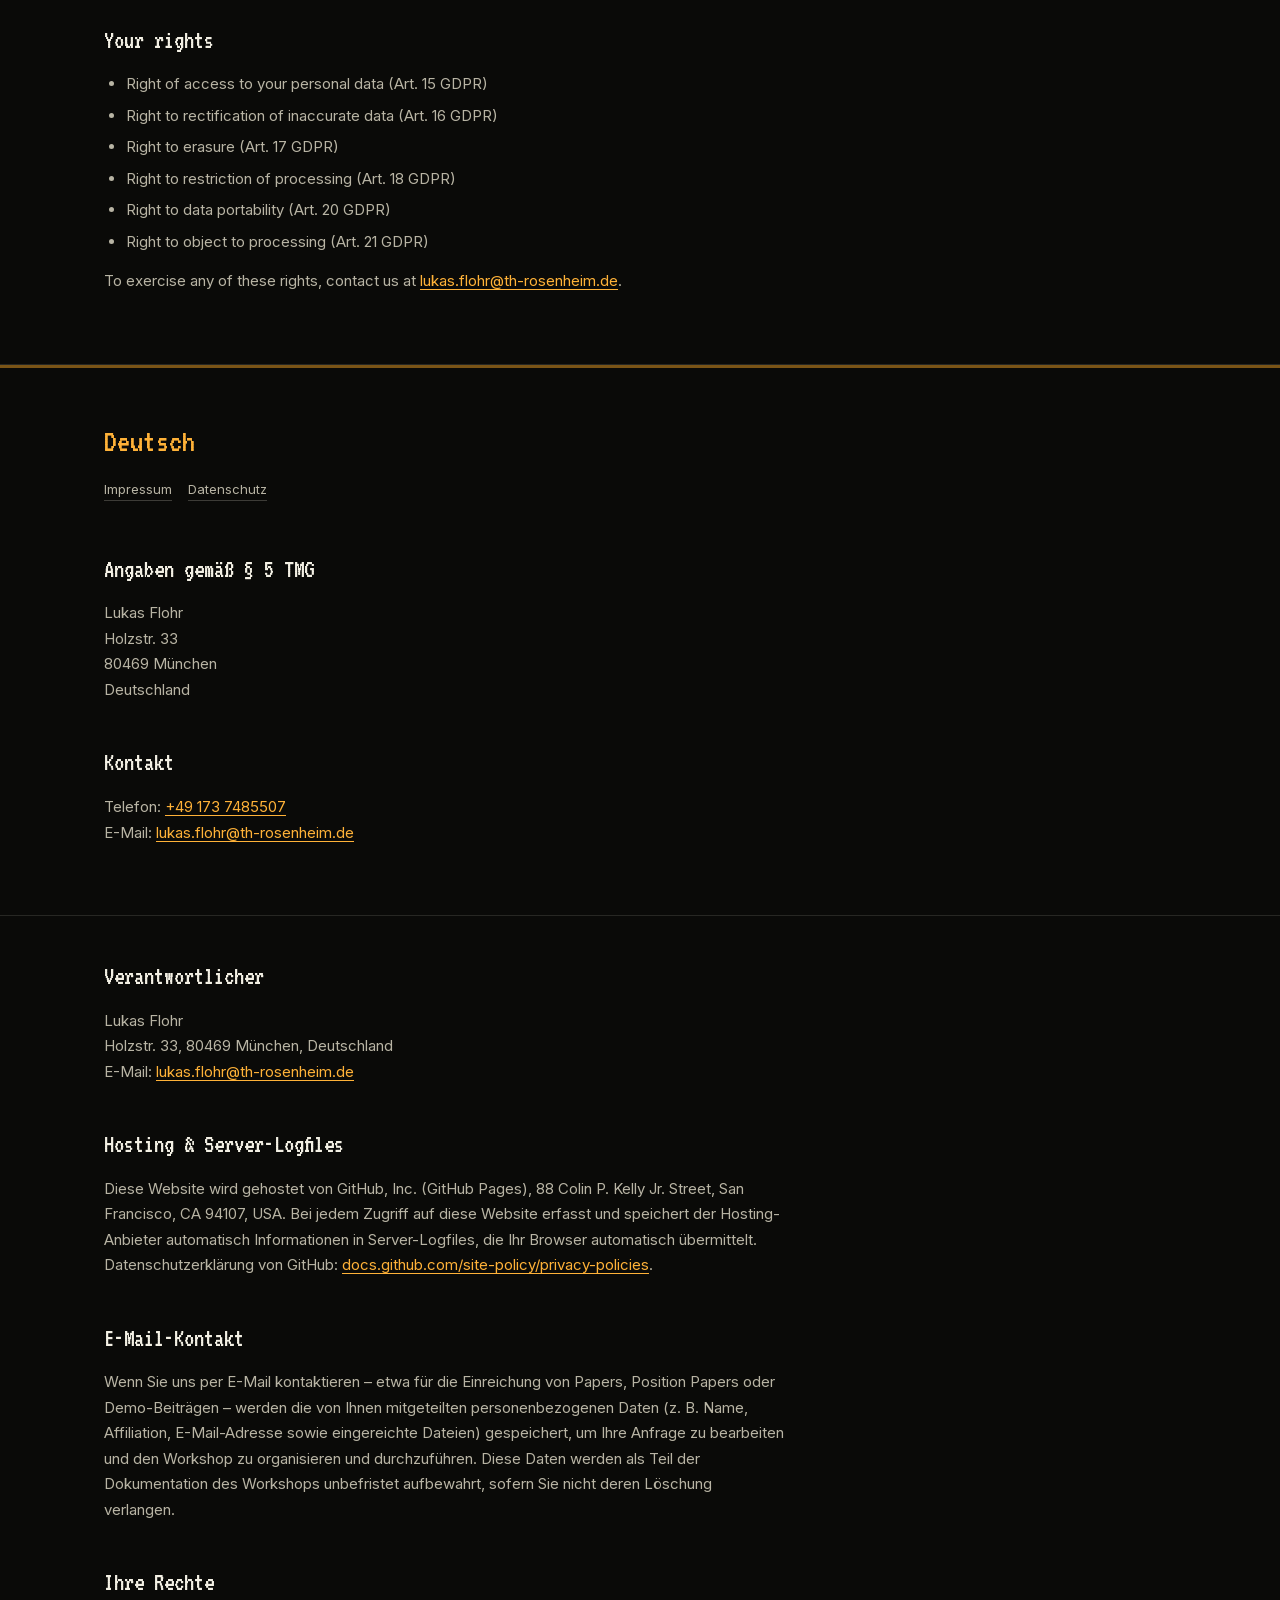
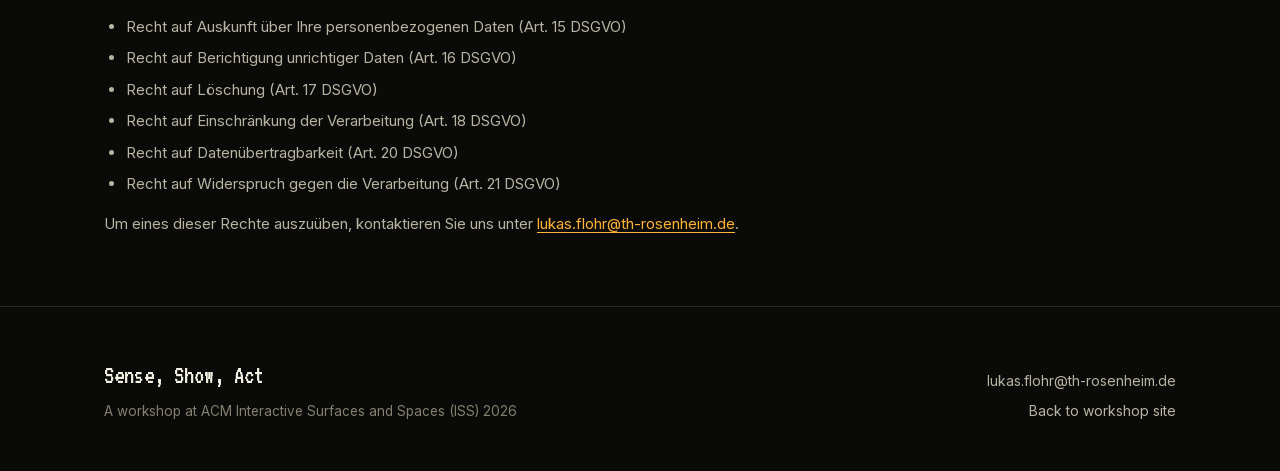
==== commit ee652115: "Added organizer images, workshop schedule, and proposal PDF." ====
--- a/impressum.html
+++ b/impressum.html
@@ -100,7 +100,7 @@
           </p>
 
           <h3>Hosting &amp; server log files</h3>
-          <p>This website is hosted by GitHub, Inc. (GitHub Pages), 88 Colin P. Kelly Jr. Street, San Francisco, CA 94107, USA. Each time this site is accessed, the hosting provider automatically collects and stores information in server log files, which your browser transmits automatically. This includes: browser type and version, operating system, referrer URL, hostname of the accessing device, time of the server request, and IP address. This data is not merged with other data sources. It is processed to ensure a smooth connection and system security (Art. 6(1)(f) GDPR &mdash; legitimate interest). See GitHub's privacy statement: <a href="https://docs.github.com/site-policy/privacy-policies/github-general-privacy-statement" target="_blank" rel="noopener">docs.github.com/site-policy/privacy-policies</a>.</p>
+          <p>This website is hosted by GitHub, Inc. (GitHub Pages), 88 Colin P. Kelly Jr. Street, San Francisco, CA 94107, USA. Each time this site is accessed, the hosting provider automatically collects and stores information in server log files, which your browser transmits automatically. See GitHub's privacy statement: <a href="https://docs.github.com/site-policy/privacy-policies/github-general-privacy-statement" target="_blank" rel="noopener">docs.github.com/site-policy/privacy-policies</a>.</p>
 
           <h3>Email contact</h3>
           <p>If you contact us by email &mdash; including for paper, position paper, or demo submissions &mdash; the personal data you provide (e.g. name, affiliation, email address, and any submitted files) is stored to process and respond to your request, and to organize and run the workshop. Legal basis: Art. 6(1)(b) and/or (f) GDPR. This data is kept indefinitely as part of the workshop's record, unless you request its deletion.</p>
@@ -114,8 +114,8 @@
             <li>Right to data portability (Art. 20 GDPR)</li>
             <li>Right to object to processing (Art. 21 GDPR)</li>
           </ul>
-          <p>To exercise any of these rights, contact us at <a href="mailto:lukas.flohr@th-rosenheim.de">lukas.flohr@th-rosenheim.de</a>. You also have the right to lodge a complaint with a supervisory authority, e.g. the Bavarian Data Protection Authority (Bayerisches Landesamt f&uuml;r Datenschutzaufsicht, BayLDA), Promenade 27, 91522 Ansbach, Germany.</p>
-        </div>
+          <p>To exercise any of these rights, contact us at <a href="mailto:lukas.flohr@th-rosenheim.de">lukas.flohr@th-rosenheim.de</a>.
+          </div>
       </div>
     </div>
   </section>
@@ -167,10 +167,10 @@
           </p>
 
           <h3>Hosting &amp; Server-Logfiles</h3>
-          <p>Diese Website wird gehostet von GitHub, Inc. (GitHub Pages), 88 Colin P. Kelly Jr. Street, San Francisco, CA 94107, USA. Bei jedem Zugriff auf diese Website erfasst und speichert der Hosting-Anbieter automatisch Informationen in Server-Logfiles, die Ihr Browser automatisch &uuml;bermittelt. Dazu geh&ouml;ren: Browsertyp und -version, Betriebssystem, Referrer-URL, Hostname des zugreifenden Rechners, Uhrzeit der Serveranfrage sowie die IP-Adresse. Diese Daten werden nicht mit anderen Datenquellen zusammengef&uuml;hrt. Die Verarbeitung erfolgt zur Gew&auml;hrleistung eines st&ouml;rungsfreien Verbindungsaufbaus und der Systemsicherheit (Art. 6 Abs. 1 lit. f DSGVO &mdash; berechtigtes Interesse). Datenschutzerkl&auml;rung von GitHub: <a href="https://docs.github.com/site-policy/privacy-policies/github-general-privacy-statement" target="_blank" rel="noopener">docs.github.com/site-policy/privacy-policies</a>.</p>
+          <p>Diese Website wird gehostet von GitHub, Inc. (GitHub Pages), 88 Colin P. Kelly Jr. Street, San Francisco, CA 94107, USA. Bei jedem Zugriff auf diese Website erfasst und speichert der Hosting-Anbieter automatisch Informationen in Server-Logfiles, die Ihr Browser automatisch &uuml;bermittelt. Datenschutzerkl&auml;rung von GitHub: <a href="https://docs.github.com/site-policy/privacy-policies/github-general-privacy-statement" target="_blank" rel="noopener">docs.github.com/site-policy/privacy-policies</a>.</p>
 
           <h3>E-Mail-Kontakt</h3>
-          <p>Wenn Sie uns per E-Mail kontaktieren &ndash; etwa f&uuml;r die Einreichung von Papers, Position Papers oder Demo-Beitr&auml;gen &ndash; werden die von Ihnen mitgeteilten personenbezogenen Daten (z. B. Name, Affiliation, E-Mail-Adresse sowie eingereichte Dateien) gespeichert, um Ihre Anfrage zu bearbeiten und den Workshop zu organisieren und durchzuf&uuml;hren. Rechtsgrundlage: Art. 6 Abs. 1 lit. b und/oder lit. f DSGVO. Diese Daten werden als Teil der Dokumentation des Workshops unbefristet aufbewahrt, sofern Sie nicht deren L&ouml;schung verlangen.</p>
+          <p>Wenn Sie uns per E-Mail kontaktieren &ndash; etwa f&uuml;r die Einreichung von Papers, Position Papers oder Demo-Beitr&auml;gen &ndash; werden die von Ihnen mitgeteilten personenbezogenen Daten (z. B. Name, Affiliation, E-Mail-Adresse sowie eingereichte Dateien) gespeichert, um Ihre Anfrage zu bearbeiten und den Workshop zu organisieren und durchzuf&uuml;hren. Diese Daten werden als Teil der Dokumentation des Workshops unbefristet aufbewahrt, sofern Sie nicht deren L&ouml;schung verlangen.</p>
 
           <h3>Ihre Rechte</h3>
           <ul>
@@ -181,7 +181,7 @@
             <li>Recht auf Daten&uuml;bertragbarkeit (Art. 20 DSGVO)</li>
             <li>Recht auf Widerspruch gegen die Verarbeitung (Art. 21 DSGVO)</li>
           </ul>
-          <p>Um eines dieser Rechte auszu&uuml;ben, kontaktieren Sie uns unter <a href="mailto:lukas.flohr@th-rosenheim.de">lukas.flohr@th-rosenheim.de</a>. Sie haben zudem das Recht, sich bei einer Aufsichtsbeh&ouml;rde zu beschweren, z. B. beim Bayerischen Landesamt f&uuml;r Datenschutzaufsicht (BayLDA), Promenade 27, 91522 Ansbach.</p>
+          <p>Um eines dieser Rechte auszu&uuml;ben, kontaktieren Sie uns unter <a href="mailto:lukas.flohr@th-rosenheim.de">lukas.flohr@th-rosenheim.de</a>.</p>
         </div>
       </div>
     </div>
--- a/styles.css
+++ b/styles.css
@@ -380,6 +380,56 @@
   border-top: 1px solid var(--border);
 }
 
+/* ---------- Proposal PDF preview ---------- */
+.proposal-preview {
+  display: flex;
+  align-items: stretch;
+  gap: 24px;
+  background: var(--panel);
+  border: 1px solid var(--border);
+  border-radius: var(--radius);
+  overflow: hidden;
+  max-width: 720px;
+  transition: border-color 0.15s ease;
+}
+.proposal-preview:hover, .proposal-preview:focus-visible {
+  border-color: var(--accent);
+}
+.proposal-preview-thumb {
+  flex: none;
+  width: 140px;
+  height: 181px;
+  object-fit: cover;
+  object-position: top;
+  border-right: 1px solid var(--border);
+  background: var(--fg);
+}
+.proposal-preview-info {
+  display: flex;
+  flex-direction: column;
+  justify-content: center;
+  gap: 8px;
+  padding: 20px 24px 20px 0;
+  min-width: 0;
+}
+.proposal-preview-title {
+  font-weight: 700;
+  font-size: 16px;
+  color: var(--fg);
+}
+.proposal-preview-meta {
+  font-size: 13px;
+  color: var(--fg-faint);
+}
+.proposal-preview-cta {
+  font-family: var(--font-pixel);
+  font-size: 10px;
+  letter-spacing: 0.04em;
+  text-transform: uppercase;
+  color: var(--accent);
+  margin-top: 4px;
+}
+
 /* ---------- Goals ---------- */
 .goals { margin-top: 56px; }
 .goals-title {
@@ -589,6 +639,43 @@
 .timeline-item-highlight .timeline-date { color: var(--accent); font-size: 26px; }
 .timeline-item-highlight .timeline-milestone { font-weight: 700; }
 
+/* ---------- Workshop day schedule ---------- */
+.schedule-list {
+  display: flex;
+  flex-direction: column;
+  border-top: 1px solid var(--border);
+}
+.schedule-item {
+  display: grid;
+  grid-template-columns: 108px 1fr auto;
+  align-items: center;
+  gap: 18px;
+  padding: 14px 4px;
+  border-bottom: 1px solid var(--border);
+}
+.schedule-time {
+  font-family: var(--font-display);
+  font-size: 19px;
+  color: var(--accent);
+}
+.schedule-activity { font-size: 15px; color: var(--fg); }
+.schedule-tag {
+  font-family: var(--font-pixel);
+  font-size: 9px;
+  letter-spacing: 0.04em;
+  text-transform: uppercase;
+  color: var(--fg-faint);
+  border: 1px solid var(--border-strong);
+  border-radius: var(--radius);
+  padding: 5px 8px;
+  white-space: nowrap;
+  justify-self: end;
+}
+.schedule-item-break {
+  opacity: 0.55;
+}
+.schedule-item-break .schedule-time { color: var(--fg-faint); }
+
 /* ---------- Format strip ---------- */
 .format-strip {
   background: var(--bg-alt);
@@ -620,12 +707,34 @@
   gap: 16px;
 }
 .organizer-card {
+  display: flex;
+  align-items: flex-start;
+  gap: 14px;
   padding: 20px;
   background: var(--panel);
   border: 1px solid var(--border);
   border-radius: var(--radius);
   border-top: 2px solid var(--accent-soft);
 }
+.organizer-photo {
+  flex: none;
+  width: 72px;
+  height: 72px;
+  object-fit: cover;
+  border-radius: var(--radius);
+  border: 1px solid var(--border-strong);
+  background: var(--bg-alt);
+}
+.organizer-photo-fallback {
+  display: flex;
+  align-items: center;
+  justify-content: center;
+  font-family: var(--font-display);
+  font-size: 20px;
+  letter-spacing: 0.02em;
+  color: var(--accent);
+}
+.organizer-info { min-width: 0; }
 .organizer-name { font-weight: 700; font-size: 16px; margin-bottom: 6px; }
 .organizer-affil { font-size: 13.5px; color: var(--fg-faint); }
 
@@ -756,6 +865,16 @@
   .timeline-item { flex-direction: column; gap: 4px; }
   .timeline-date { width: auto; }
 
+  .schedule-item {
+    grid-template-columns: 1fr;
+    gap: 6px;
+  }
+  .schedule-tag { justify-self: start; }
+
+  .proposal-preview { flex-direction: column; }
+  .proposal-preview-thumb { width: 100%; height: 200px; border-right: none; border-bottom: 1px solid var(--border); }
+  .proposal-preview-info { padding: 20px; }
+
   .footer-inner { flex-direction: column; align-items: flex-start; }
   .footer-contact { align-items: flex-start; text-align: left; }
 }
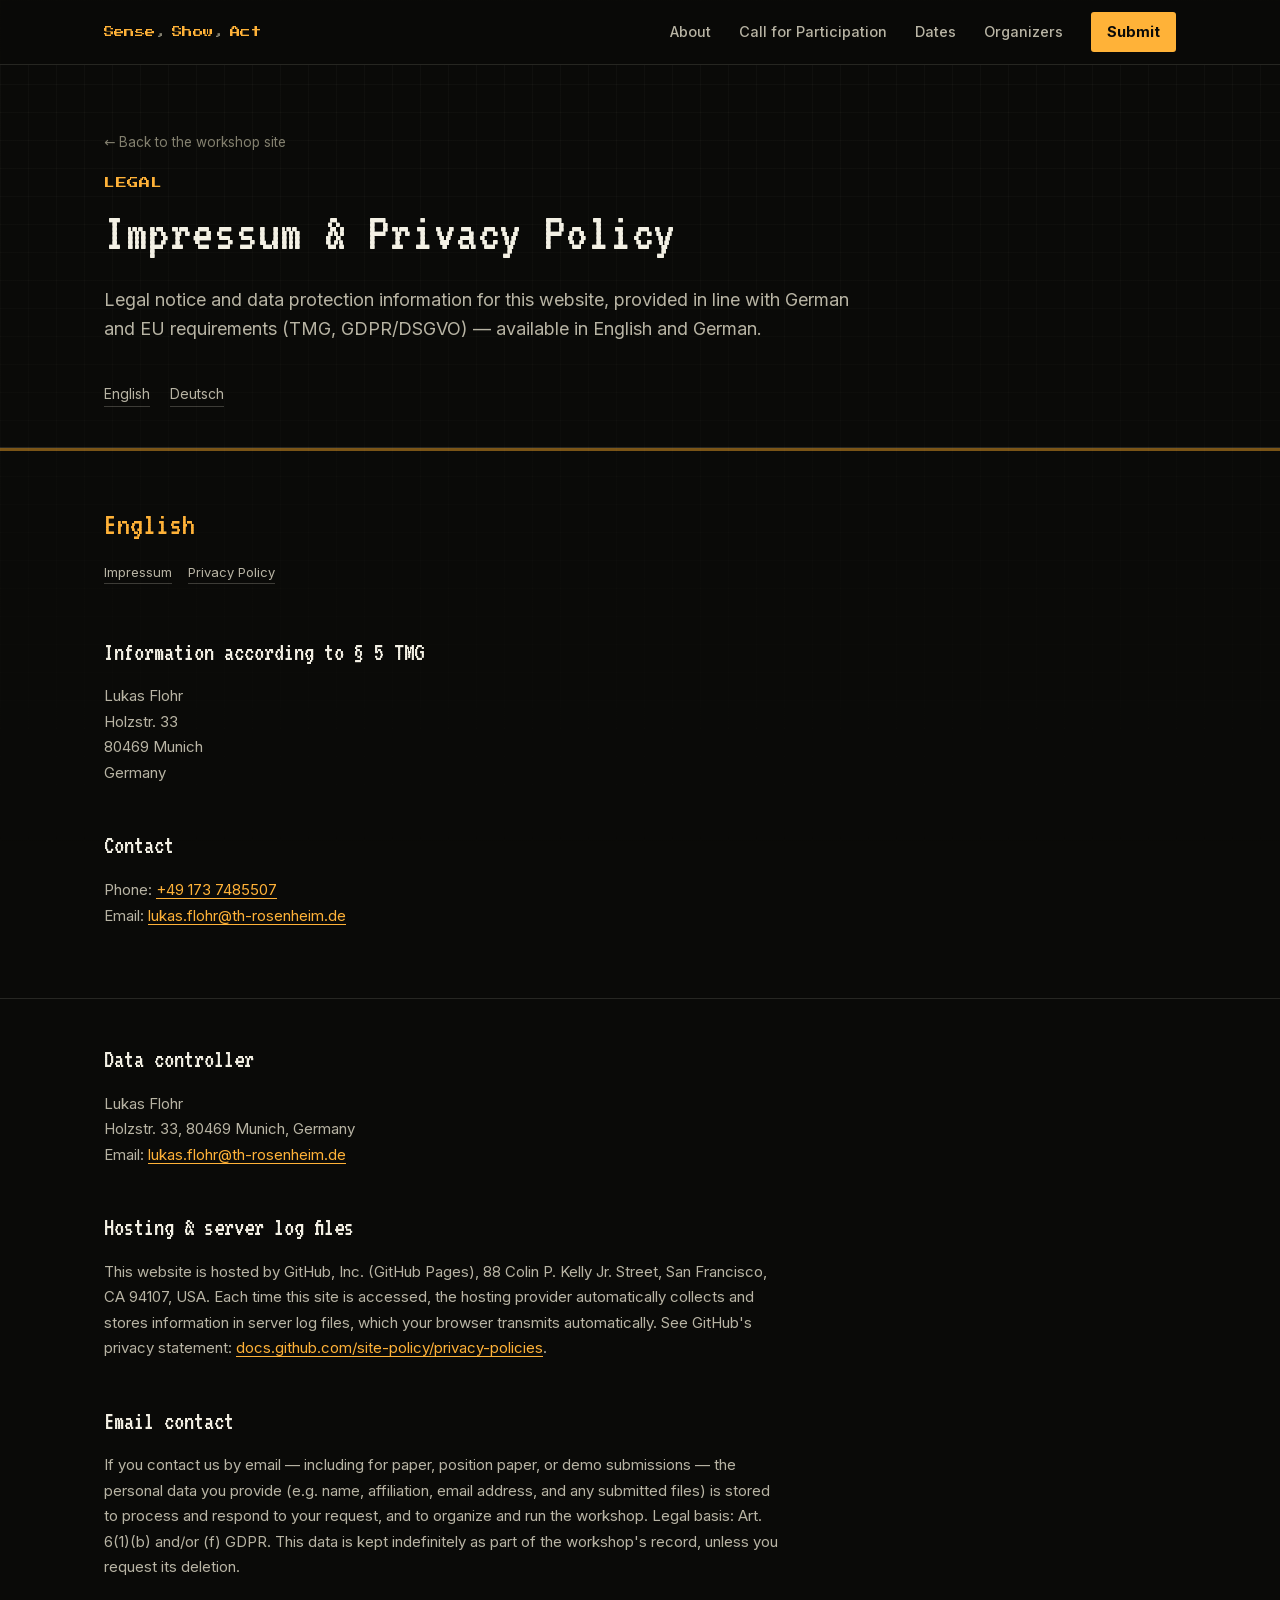
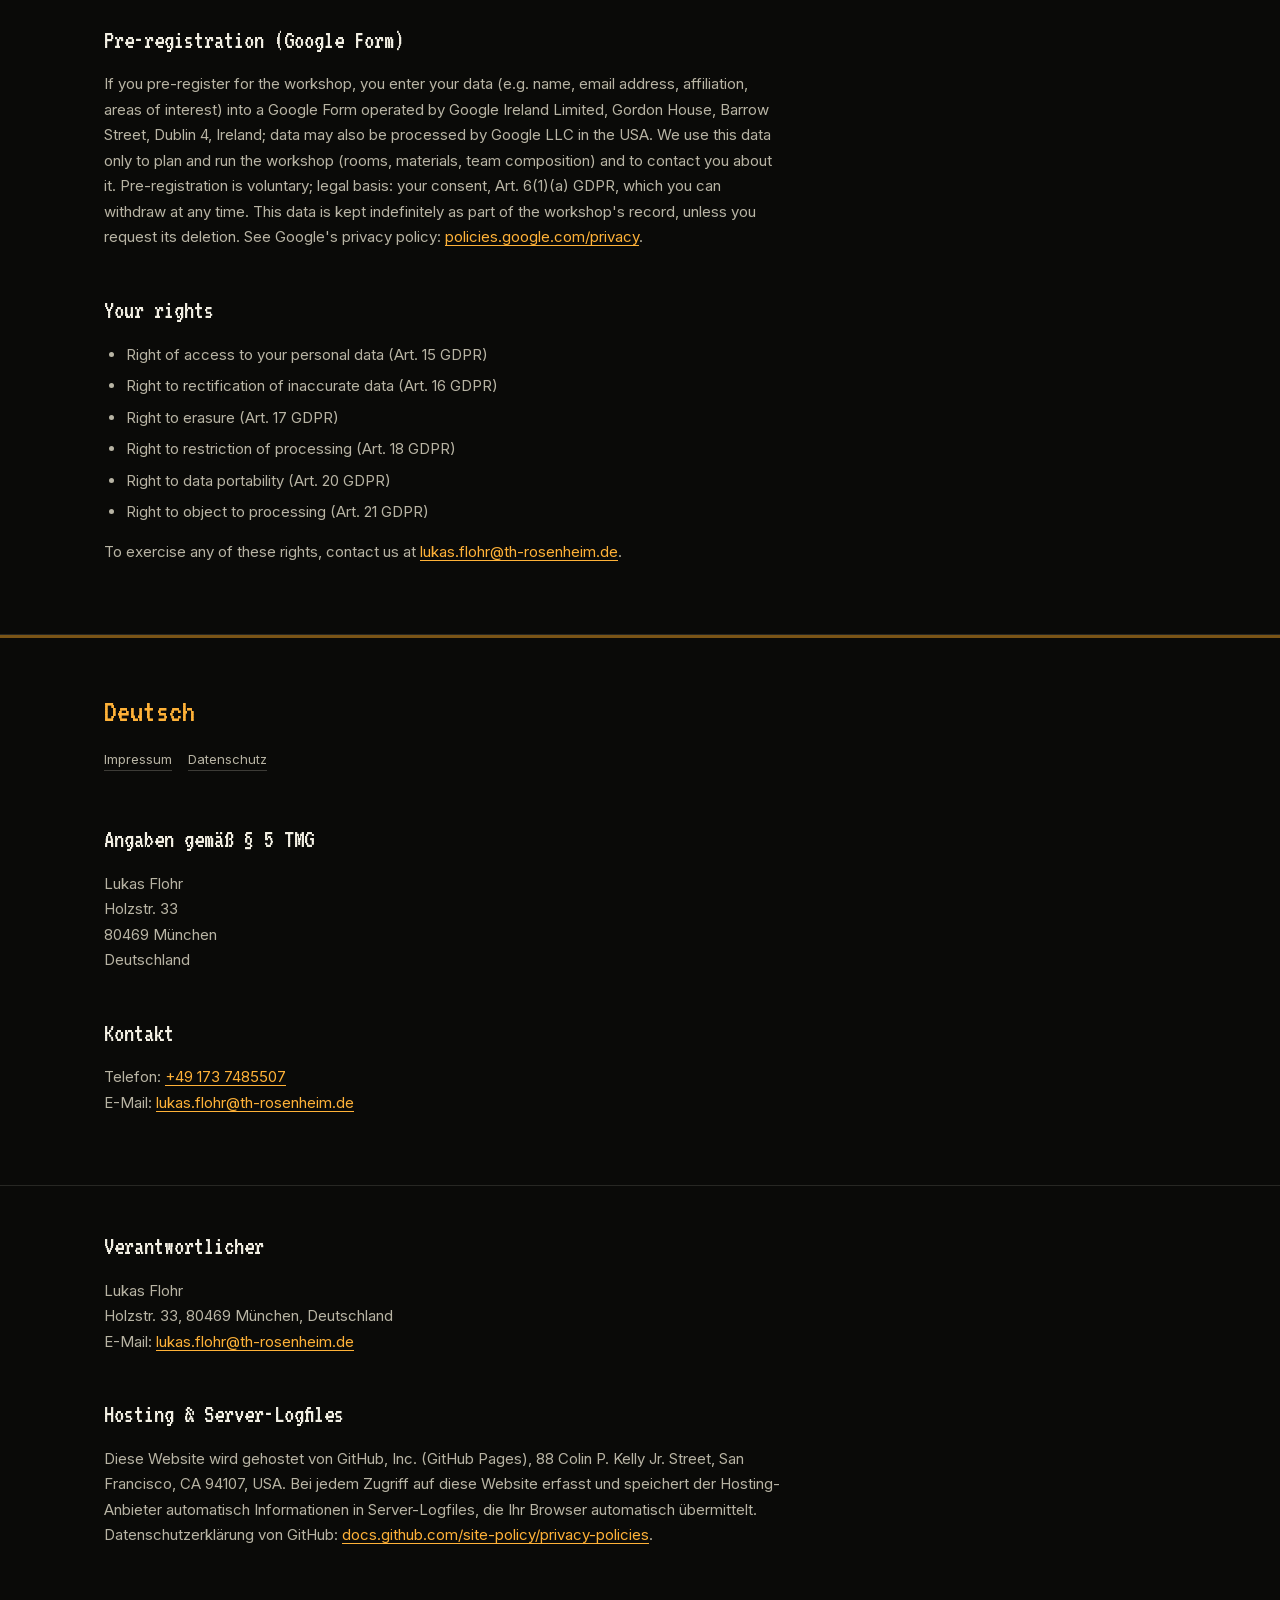
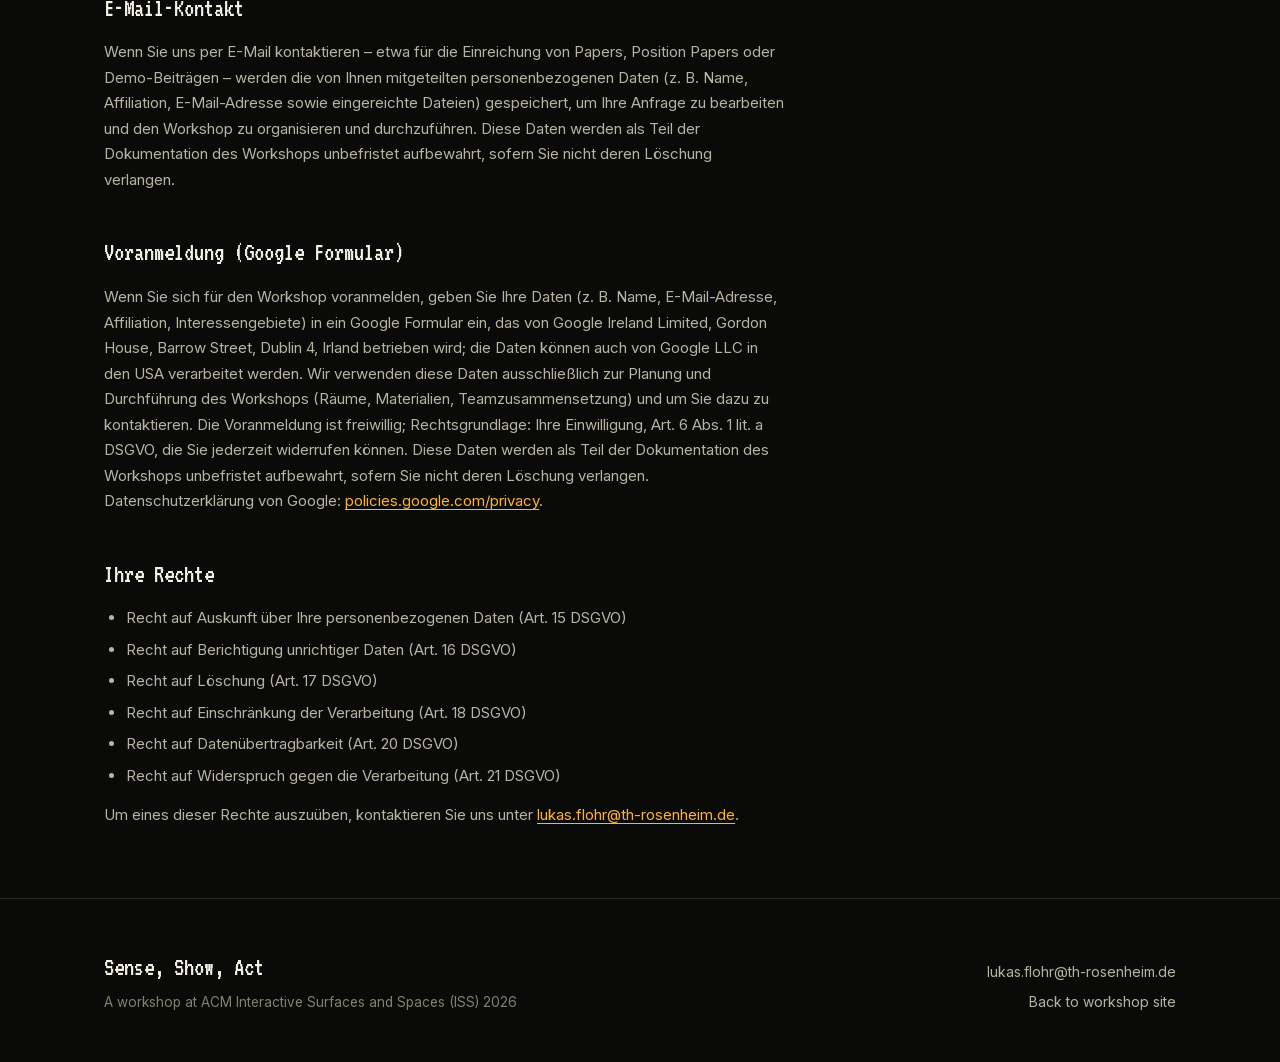
==== commit 6386dd2d: "Open workshop to all attendees with Google Form pre-registration; update schedule and wording Co-Aut" ====
--- a/impressum.html
+++ b/impressum.html
@@ -105,6 +105,9 @@
           <h3>Email contact</h3>
           <p>If you contact us by email &mdash; including for paper, position paper, or demo submissions &mdash; the personal data you provide (e.g. name, affiliation, email address, and any submitted files) is stored to process and respond to your request, and to organize and run the workshop. Legal basis: Art. 6(1)(b) and/or (f) GDPR. This data is kept indefinitely as part of the workshop's record, unless you request its deletion.</p>
 
+          <h3>Pre-registration (Google Form)</h3>
+          <p>If you pre-register for the workshop, you enter your data (e.g. name, email address, affiliation, areas of interest) into a Google Form operated by Google Ireland Limited, Gordon House, Barrow Street, Dublin 4, Ireland; data may also be processed by Google LLC in the USA. We use this data only to plan and run the workshop (rooms, materials, team composition) and to contact you about it. Pre-registration is voluntary; legal basis: your consent, Art. 6(1)(a) GDPR, which you can withdraw at any time. This data is kept indefinitely as part of the workshop's record, unless you request its deletion. See Google's privacy policy: <a href="https://policies.google.com/privacy" target="_blank" rel="noopener">policies.google.com/privacy</a>.</p>
+
           <h3>Your rights</h3>
           <ul>
             <li>Right of access to your personal data (Art. 15 GDPR)</li>
@@ -172,6 +175,9 @@
           <h3>E-Mail-Kontakt</h3>
           <p>Wenn Sie uns per E-Mail kontaktieren &ndash; etwa f&uuml;r die Einreichung von Papers, Position Papers oder Demo-Beitr&auml;gen &ndash; werden die von Ihnen mitgeteilten personenbezogenen Daten (z. B. Name, Affiliation, E-Mail-Adresse sowie eingereichte Dateien) gespeichert, um Ihre Anfrage zu bearbeiten und den Workshop zu organisieren und durchzuf&uuml;hren. Diese Daten werden als Teil der Dokumentation des Workshops unbefristet aufbewahrt, sofern Sie nicht deren L&ouml;schung verlangen.</p>
 
+          <h3>Voranmeldung (Google Formular)</h3>
+          <p>Wenn Sie sich f&uuml;r den Workshop voranmelden, geben Sie Ihre Daten (z. B. Name, E-Mail-Adresse, Affiliation, Interessengebiete) in ein Google Formular ein, das von Google Ireland Limited, Gordon House, Barrow Street, Dublin 4, Irland betrieben wird; die Daten k&ouml;nnen auch von Google LLC in den USA verarbeitet werden. Wir verwenden diese Daten ausschlie&szlig;lich zur Planung und Durchf&uuml;hrung des Workshops (R&auml;ume, Materialien, Teamzusammensetzung) und um Sie dazu zu kontaktieren. Die Voranmeldung ist freiwillig; Rechtsgrundlage: Ihre Einwilligung, Art. 6 Abs. 1 lit. a DSGVO, die Sie jederzeit widerrufen k&ouml;nnen. Diese Daten werden als Teil der Dokumentation des Workshops unbefristet aufbewahrt, sofern Sie nicht deren L&ouml;schung verlangen. Datenschutzerkl&auml;rung von Google: <a href="https://policies.google.com/privacy" target="_blank" rel="noopener">policies.google.com/privacy</a>.</p>
+
           <h3>Ihre Rechte</h3>
           <ul>
             <li>Recht auf Auskunft &uuml;ber Ihre personenbezogenen Daten (Art. 15 DSGVO)</li>
--- a/styles.css
+++ b/styles.css
@@ -647,7 +647,7 @@
 }
 .schedule-item {
   display: grid;
-  grid-template-columns: 108px 1fr auto;
+  grid-template-columns: 1fr auto;
   align-items: center;
   gap: 18px;
   padding: 14px 4px;
